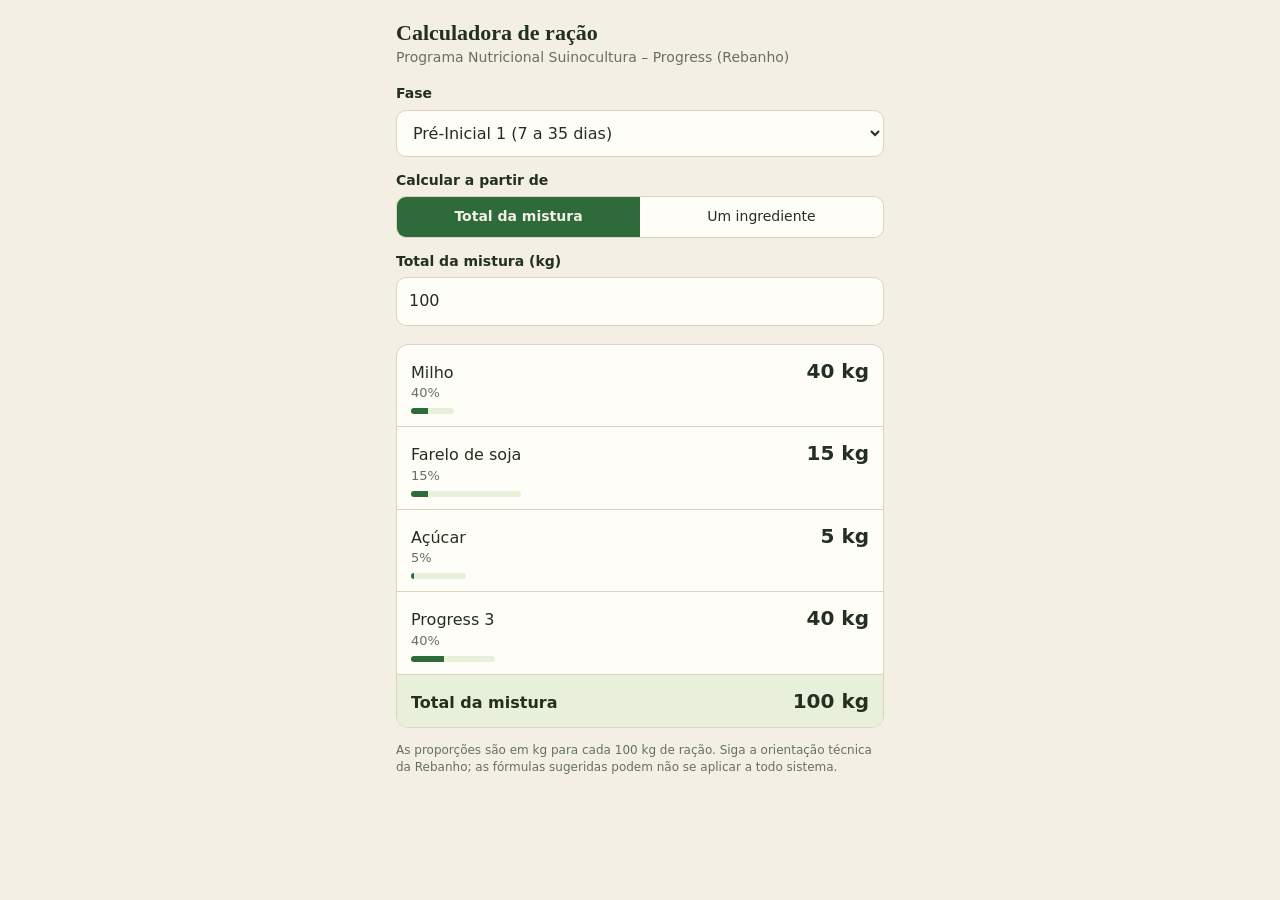
==== index.html @ dcb8d61b "Add initial HTML structure for calculator app" ====
<!DOCTYPE html>
<html lang="pt-BR">
<head>
<meta charset="utf-8">
<meta name="viewport" content="width=device-width, initial-scale=1, viewport-fit=cover">
<title>Calculadora de ração – Progress</title>
<style>
:root{--bg:#f3efe4;--card:#fffdf7;--ink:#23301f;--mut:#667060;--acc:#2f6b3a;--acc2:#e8f0dc;--line:#d9d3bf;
box-sizing:border-box;padding-top:env(safe-area-inset-top,0px);padding-bottom:env(safe-area-inset-bottom,0px)}
@media (prefers-color-scheme:dark){:root:not([data-theme="light"]){--bg:#171c15;--card:#20271d;--ink:#eef1e6;--mut:#a3ac9a;--acc:#8fcf8a;--acc2:#2c3a28;--line:#3a4535}}
:root[data-theme="dark"]{--bg:#171c15;--card:#20271d;--ink:#eef1e6;--mut:#a3ac9a;--acc:#8fcf8a;--acc2:#2c3a28;--line:#3a4535}
*{box-sizing:border-box}
html{scroll-padding-top:env(safe-area-inset-top,0px)}
body{margin:0;background:var(--bg);color:var(--ink);font:16px/1.4 system-ui,-apple-system,"Segoe UI",Roboto,sans-serif}
main{max-width:520px;margin:0 auto;padding:16px}
h1{font:700 22px/1.2 Georgia,"Times New Roman",serif;margin:4px 0 2px}
.sub{color:var(--mut);font-size:14px;margin:0 0 16px}
label{display:block;font-weight:600;font-size:14px;margin:14px 0 6px}
select,input{width:100%;font:inherit;padding:12px;border:1.5px solid var(--line);border-radius:10px;background:var(--card);color:var(--ink)}
select:focus,input:focus,button:focus-visible{outline:3px solid var(--acc);outline-offset:1px}
.row{display:flex;gap:10px}.row>div{flex:1}
.seg{display:flex;border:1.5px solid var(--line);border-radius:10px;overflow:hidden}
.seg button{flex:1;padding:10px;border:0;background:var(--card);color:var(--ink);font:inherit;font-size:14px}
.seg button[aria-pressed="true"]{background:var(--acc);color:var(--bg);font-weight:700}
.res{margin-top:18px;background:var(--card);border:1.5px solid var(--line);border-radius:12px;overflow:hidden}
.item{display:flex;justify-content:space-between;align-items:baseline;padding:12px 14px;border-bottom:1px solid var(--line)}
.item:last-child{border-bottom:0}
.item b{font-size:20px;font-variant-numeric:tabular-nums}
.item small{color:var(--mut);display:block;font-size:13px}
.tot{background:var(--acc2);font-weight:700}
.note{color:var(--mut);font-size:12px;margin-top:14px}
.bar{height:6px;background:var(--acc2);border-radius:3px;margin-top:6px;overflow:hidden}
.bar i{display:block;height:100%;background:var(--acc)}
</style>
</head>
<body>
<main>
<h1>Calculadora de ração</h1>
<p class="sub">Programa Nutricional Suinocultura – Progress (Rebanho)</p>

<label for="fase">Fase</label>
<select id="fase"></select>

<label>Calcular a partir de</label>
<div class="seg" role="group" aria-label="Modo de cálculo">
  <button type="button" id="m0" aria-pressed="true">Total da mistura</button>
  <button type="button" id="m1" aria-pressed="false">Um ingrediente</button>
</div>

<div class="row">
  <div id="wIng" hidden><label for="ing">Ingrediente</label><select id="ing"></select></div>
  <div><label for="qtd" id="lq">Total da mistura (kg)</label><input id="qtd" type="number" inputmode="decimal" min="0" step="any" value="100"></div>
</div>

<div class="res" id="res" aria-live="polite"></div>
<p class="note">As proporções são em kg para cada 100 kg de ração. Siga a orientação técnica da Rebanho; as fórmulas sugeridas podem não se aplicar a todo sistema.</p>
</main>
<script>
const ING=["Milho","Farelo de soja","Farelo de trigo","Açúcar","Progress 3","Progress 4","Power Inicial","Progress Crescimento","Progress Terminação","Progress Reprodução"];
const FASES={
"Pré-Inicial 1 (7 a 35 dias)":[40,15,0,5,40,0,0,0,0,0],
"Pré-Inicial 2 (35 a 49 dias)":[50,25,0,5,0,20,0,0,0,0],
"Inicial (50 a 70 dias)":[60,31,0,4,0,0,5,0,0,0],
"Crescimento (71 a 110 dias)":[72,25,0,0,0,0,0,3,0,0],
"Terminação (111 dias – abate)":[77,20,0,0,0,0,0,0,3,0],
"Gestação":[57,16,24,0,0,0,0,0,0,3],
"Lactação":[62,30,0,5,0,0,0,0,0,3]
};
const $=id=>document.getElementById(id);
let modo=0;
const fmt=n=>n.toLocaleString("pt-BR",{maximumFractionDigits:2});
function ingsDaFase(){return FASES[$("fase").value].map((p,i)=>[ING[i],p]).filter(x=>x[1]>0)}
function fillIng(){const cur=$("ing").value;$("ing").innerHTML=ingsDaFase().map(x=>`<option>${x[0]}</option>`).join("");if([...$("ing").options].some(o=>o.value===cur))$("ing").value=cur}
function calc(){
  const lista=ingsDaFase();const q=parseFloat(String($("qtd").value).replace(",","."))||0;
  let total=q;
  if(modo===1){const p=lista.find(x=>x[0]===$("ing").value);total=p?q*100/p[1]:0}
  $("res").innerHTML=lista.map(([n,p])=>`<div class="item"><div>${n}<small>${fmt(p)}%</small><div class="bar"><i style="width:${p}%"></i></div></div><b>${fmt(total*p/100)} kg</b></div>`).join("")+
  `<div class="item tot"><span>Total da mistura</span><b>${fmt(total)} kg</b></div>`;
}
function setModo(m){modo=m;$("m0").setAttribute("aria-pressed",m===0);$("m1").setAttribute("aria-pressed",m===1);
  $("wIng").hidden=m===0;$("lq").textContent=m===0?"Total da mistura (kg)":"Quantidade do ingrediente (kg)";calc()}
$("fase").innerHTML=Object.keys(FASES).map(f=>`<option>${f}</option>`).join("");
$("fase").onchange=()=>{fillIng();calc()};
$("ing").onchange=calc;$("qtd").oninput=calc;
$("m0").onclick=()=>setModo(0);$("m1").onclick=()=>setModo(1);
fillIng();calc();
</script>
</body>
</html>
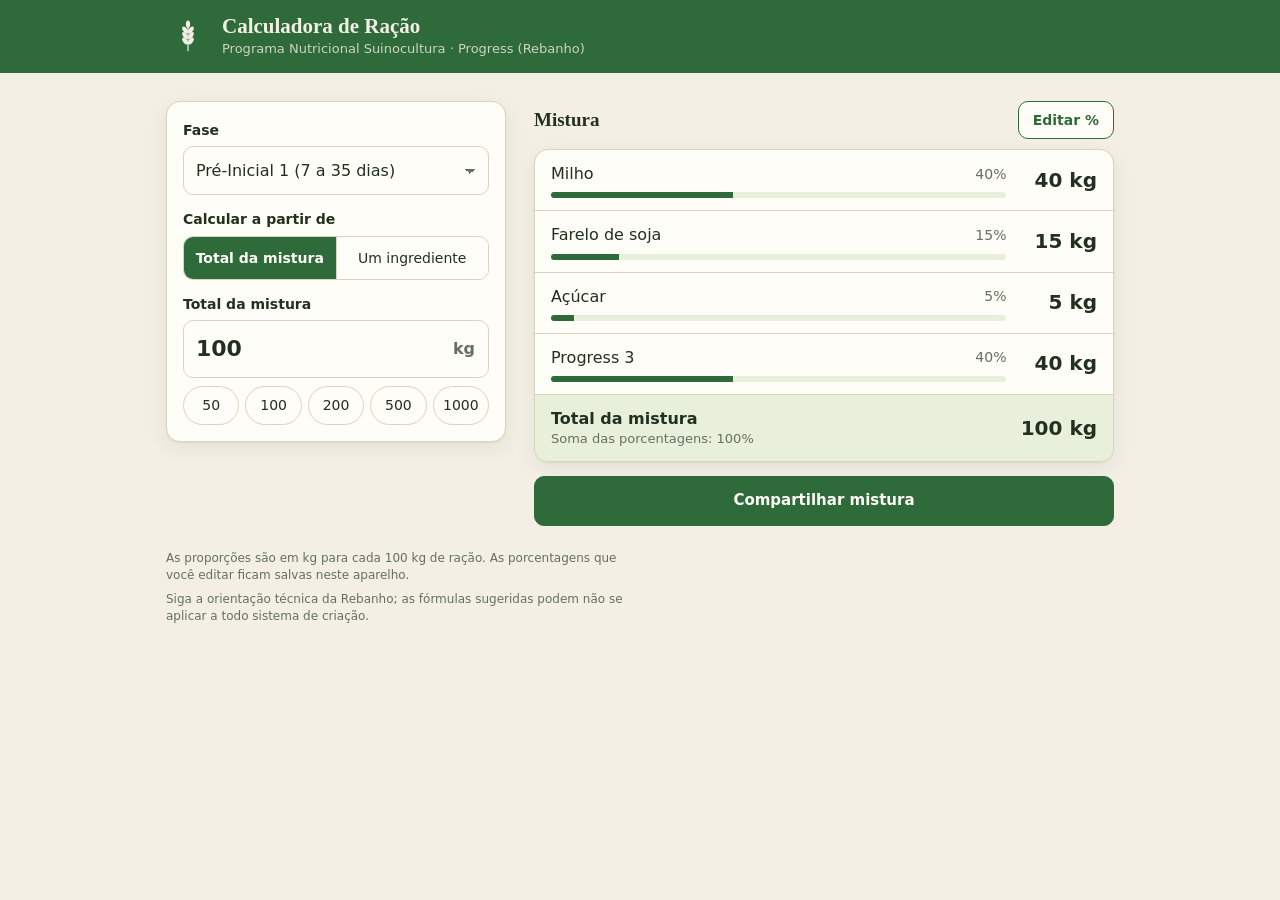
==== commit 0de9c7cd: "Site novo: porcentagens editáveis, app instalável e uso offline Reescrito do zero para o GitHub Page" ====
--- a/index.html
+++ b/index.html
@@ -3,88 +3,89 @@
 <head>
 <meta charset="utf-8">
 <meta name="viewport" content="width=device-width, initial-scale=1, viewport-fit=cover">
-<title>Calculadora de ração – Progress</title>
-<style>
-:root{--bg:#f3efe4;--card:#fffdf7;--ink:#23301f;--mut:#667060;--acc:#2f6b3a;--acc2:#e8f0dc;--line:#d9d3bf;
-box-sizing:border-box;padding-top:env(safe-area-inset-top,0px);padding-bottom:env(safe-area-inset-bottom,0px)}
-@media (prefers-color-scheme:dark){:root:not([data-theme="light"]){--bg:#171c15;--card:#20271d;--ink:#eef1e6;--mut:#a3ac9a;--acc:#8fcf8a;--acc2:#2c3a28;--line:#3a4535}}
-:root[data-theme="dark"]{--bg:#171c15;--card:#20271d;--ink:#eef1e6;--mut:#a3ac9a;--acc:#8fcf8a;--acc2:#2c3a28;--line:#3a4535}
-*{box-sizing:border-box}
-html{scroll-padding-top:env(safe-area-inset-top,0px)}
-body{margin:0;background:var(--bg);color:var(--ink);font:16px/1.4 system-ui,-apple-system,"Segoe UI",Roboto,sans-serif}
-main{max-width:520px;margin:0 auto;padding:16px}
-h1{font:700 22px/1.2 Georgia,"Times New Roman",serif;margin:4px 0 2px}
-.sub{color:var(--mut);font-size:14px;margin:0 0 16px}
-label{display:block;font-weight:600;font-size:14px;margin:14px 0 6px}
-select,input{width:100%;font:inherit;padding:12px;border:1.5px solid var(--line);border-radius:10px;background:var(--card);color:var(--ink)}
-select:focus,input:focus,button:focus-visible{outline:3px solid var(--acc);outline-offset:1px}
-.row{display:flex;gap:10px}.row>div{flex:1}
-.seg{display:flex;border:1.5px solid var(--line);border-radius:10px;overflow:hidden}
-.seg button{flex:1;padding:10px;border:0;background:var(--card);color:var(--ink);font:inherit;font-size:14px}
-.seg button[aria-pressed="true"]{background:var(--acc);color:var(--bg);font-weight:700}
-.res{margin-top:18px;background:var(--card);border:1.5px solid var(--line);border-radius:12px;overflow:hidden}
-.item{display:flex;justify-content:space-between;align-items:baseline;padding:12px 14px;border-bottom:1px solid var(--line)}
-.item:last-child{border-bottom:0}
-.item b{font-size:20px;font-variant-numeric:tabular-nums}
-.item small{color:var(--mut);display:block;font-size:13px}
-.tot{background:var(--acc2);font-weight:700}
-.note{color:var(--mut);font-size:12px;margin-top:14px}
-.bar{height:6px;background:var(--acc2);border-radius:3px;margin-top:6px;overflow:hidden}
-.bar i{display:block;height:100%;background:var(--acc)}
-</style>
+<title>Calculadora de Ração</title>
+<meta name="description" content="Calcule a mistura de ração para suínos em cada fase, com as porcentagens do Programa Nutricional Progress (Rebanho) ou com as suas.">
+<meta name="theme-color" content="#2f6b3a" media="(prefers-color-scheme: light)">
+<meta name="theme-color" content="#1b2218" media="(prefers-color-scheme: dark)">
+<link rel="manifest" href="manifest.webmanifest">
+<link rel="icon" href="icons/icon.svg" type="image/svg+xml">
+<link rel="apple-touch-icon" href="icons/apple-touch-icon.png">
+<link rel="stylesheet" href="css/style.css">
 </head>
 <body>
-<main>
-<h1>Calculadora de ração</h1>
-<p class="sub">Programa Nutricional Suinocultura – Progress (Rebanho)</p>
+<header class="topo">
+  <div class="wrap topo-in">
+    <img class="logo" src="icons/icon.svg" alt="" width="44" height="44">
+    <div>
+      <h1>Calculadora de Ração</h1>
+      <p>Programa Nutricional Suinocultura · Progress (Rebanho)</p>
+    </div>
+  </div>
+</header>
 
-<label for="fase">Fase</label>
-<select id="fase"></select>
+<main class="wrap grade">
+  <section class="cartao entrada" aria-labelledby="t-entrada">
+    <h2 id="t-entrada" class="vh">Dados da mistura</h2>
 
-<label>Calcular a partir de</label>
-<div class="seg" role="group" aria-label="Modo de cálculo">
-  <button type="button" id="m0" aria-pressed="true">Total da mistura</button>
-  <button type="button" id="m1" aria-pressed="false">Um ingrediente</button>
-</div>
+    <label for="fase">Fase</label>
+    <select id="fase"></select>
 
-<div class="row">
-  <div id="wIng" hidden><label for="ing">Ingrediente</label><select id="ing"></select></div>
-  <div><label for="qtd" id="lq">Total da mistura (kg)</label><input id="qtd" type="number" inputmode="decimal" min="0" step="any" value="100"></div>
-</div>
+    <span class="rotulo" id="r-modo">Calcular a partir de</span>
+    <div class="seg" role="group" aria-labelledby="r-modo">
+      <button type="button" id="m0" aria-pressed="true">Total da mistura</button>
+      <button type="button" id="m1" aria-pressed="false">Um ingrediente</button>
+    </div>
 
-<div class="res" id="res" aria-live="polite"></div>
-<p class="note">As proporções são em kg para cada 100 kg de ração. Siga a orientação técnica da Rebanho; as fórmulas sugeridas podem não se aplicar a todo sistema.</p>
+    <div id="wIng" hidden>
+      <label for="ing">Ingrediente</label>
+      <select id="ing"></select>
+    </div>
+
+    <label for="qtd" id="lq">Total da mistura</label>
+    <div class="campo-kg">
+      <input id="qtd" type="text" inputmode="decimal" autocomplete="off" value="100">
+      <span>kg</span>
+    </div>
+    <div class="atalhos" id="atalhos" role="group" aria-label="Quantidades rápidas">
+      <button type="button" data-kg="50">50</button>
+      <button type="button" data-kg="100">100</button>
+      <button type="button" data-kg="200">200</button>
+      <button type="button" data-kg="500">500</button>
+      <button type="button" data-kg="1000">1000</button>
+    </div>
+  </section>
+
+  <section class="resultado" aria-labelledby="t-mistura">
+    <div class="cab">
+      <h2 id="t-mistura">Mistura <span class="etiqueta" id="tag" hidden>editada</span></h2>
+      <div class="botoes">
+        <button type="button" class="btn discreto" id="reset" hidden>Restaurar padrão</button>
+        <button type="button" class="btn" id="edit" aria-pressed="false">Editar %</button>
+      </div>
+    </div>
+
+    <div class="cartao lista" aria-live="polite">
+      <div id="lista"></div>
+      <div class="item total" id="totRow">
+        <div><span>Total da mistura</span><small id="soma"></small></div>
+        <b id="tot"></b>
+      </div>
+    </div>
+    <p class="aviso" id="aviso" hidden></p>
+    <p class="dica" id="dica" hidden>Digite a porcentagem de cada ingrediente. Deixe em branco o que não entra nesta fase. A soma deve dar 100%.</p>
+
+    <button type="button" class="btn cheio largo" id="share">Compartilhar mistura</button>
+  </section>
 </main>
-<script>
-const ING=["Milho","Farelo de soja","Farelo de trigo","Açúcar","Progress 3","Progress 4","Power Inicial","Progress Crescimento","Progress Terminação","Progress Reprodução"];
-const FASES={
-"Pré-Inicial 1 (7 a 35 dias)":[40,15,0,5,40,0,0,0,0,0],
-"Pré-Inicial 2 (35 a 49 dias)":[50,25,0,5,0,20,0,0,0,0],
-"Inicial (50 a 70 dias)":[60,31,0,4,0,0,5,0,0,0],
-"Crescimento (71 a 110 dias)":[72,25,0,0,0,0,0,3,0,0],
-"Terminação (111 dias – abate)":[77,20,0,0,0,0,0,0,3,0],
-"Gestação":[57,16,24,0,0,0,0,0,0,3],
-"Lactação":[62,30,0,5,0,0,0,0,0,3]
-};
-const $=id=>document.getElementById(id);
-let modo=0;
-const fmt=n=>n.toLocaleString("pt-BR",{maximumFractionDigits:2});
-function ingsDaFase(){return FASES[$("fase").value].map((p,i)=>[ING[i],p]).filter(x=>x[1]>0)}
-function fillIng(){const cur=$("ing").value;$("ing").innerHTML=ingsDaFase().map(x=>`<option>${x[0]}</option>`).join("");if([...$("ing").options].some(o=>o.value===cur))$("ing").value=cur}
-function calc(){
-  const lista=ingsDaFase();const q=parseFloat(String($("qtd").value).replace(",","."))||0;
-  let total=q;
-  if(modo===1){const p=lista.find(x=>x[0]===$("ing").value);total=p?q*100/p[1]:0}
-  $("res").innerHTML=lista.map(([n,p])=>`<div class="item"><div>${n}<small>${fmt(p)}%</small><div class="bar"><i style="width:${p}%"></i></div></div><b>${fmt(total*p/100)} kg</b></div>`).join("")+
-  `<div class="item tot"><span>Total da mistura</span><b>${fmt(total)} kg</b></div>`;
-}
-function setModo(m){modo=m;$("m0").setAttribute("aria-pressed",m===0);$("m1").setAttribute("aria-pressed",m===1);
-  $("wIng").hidden=m===0;$("lq").textContent=m===0?"Total da mistura (kg)":"Quantidade do ingrediente (kg)";calc()}
-$("fase").innerHTML=Object.keys(FASES).map(f=>`<option>${f}</option>`).join("");
-$("fase").onchange=()=>{fillIng();calc()};
-$("ing").onchange=calc;$("qtd").oninput=calc;
-$("m0").onclick=()=>setModo(0);$("m1").onclick=()=>setModo(1);
-fillIng();calc();
-</script>
+
+<footer class="wrap rodape">
+  <p>As proporções são em kg para cada 100 kg de ração. As porcentagens que você editar ficam salvas neste aparelho.</p>
+  <p>Siga a orientação técnica da Rebanho; as fórmulas sugeridas podem não se aplicar a todo sistema de criação.</p>
+</footer>
+
+<div class="toast" id="toast" role="status" hidden></div>
+
+<script src="js/dados.js"></script>
+<script src="js/app.js"></script>
 </body>
 </html>
--- a/css/style.css
+++ b/css/style.css
@@ -0,0 +1,144 @@
+:root {
+  --fundo: #f3efe4;
+  --cartao: #fffdf7;
+  --tinta: #23301f;
+  --suave: #667060;
+  --verde: #2f6b3a;
+  --verde-tinta: #fffdf7;
+  --verde-claro: #e8f0dc;
+  --linha: #d9d3bf;
+  --alerta: #9a4a0c;
+  --alerta-fundo: #fbe9d6;
+  --topo: #2f6b3a;
+  --topo-tinta: #f3efe4;
+  --sombra: 0 1px 2px rgb(35 48 31 / .06), 0 6px 20px rgb(35 48 31 / .07);
+  color-scheme: light;
+}
+@media (prefers-color-scheme: dark) {
+  :root:not([data-theme="light"]) {
+    --fundo: #141912;
+    --cartao: #1f261c;
+    --tinta: #eef1e6;
+    --suave: #a3ac9a;
+    --verde: #8fcf8a;
+    --verde-tinta: #142012;
+    --verde-claro: #2c3a28;
+    --linha: #3a4535;
+    --alerta: #f0b27a;
+    --alerta-fundo: #3a2a1a;
+    --topo: #1b2218;
+    --topo-tinta: #eef1e6;
+    --sombra: none;
+    color-scheme: dark;
+  }
+}
+:root[data-theme="dark"] {
+  --fundo: #141912; --cartao: #1f261c; --tinta: #eef1e6; --suave: #a3ac9a; --verde: #8fcf8a;
+  --verde-tinta: #142012; --verde-claro: #2c3a28; --linha: #3a4535; --alerta: #f0b27a;
+  --alerta-fundo: #3a2a1a; --topo: #1b2218; --topo-tinta: #eef1e6; --sombra: none; color-scheme: dark;
+}
+
+* { box-sizing: border-box; }
+body {
+  margin: 0;
+  background: var(--fundo);
+  color: var(--tinta);
+  font: 16px/1.45 system-ui, -apple-system, "Segoe UI", Roboto, sans-serif;
+  -webkit-text-size-adjust: 100%;
+}
+.wrap { max-width: 980px; margin: 0 auto; padding-left: max(16px, env(safe-area-inset-left)); padding-right: max(16px, env(safe-area-inset-right)); }
+.vh { position: absolute; width: 1px; height: 1px; overflow: hidden; clip: rect(0 0 0 0); white-space: nowrap; }
+
+/* topo */
+.topo { background: var(--topo); color: var(--topo-tinta); padding-top: env(safe-area-inset-top); }
+.topo-in { display: flex; align-items: center; gap: 12px; padding-top: 14px; padding-bottom: 14px; }
+.logo { width: 44px; height: 44px; flex: none; border-radius: 11px; }
+.topo h1 { font: 700 21px/1.15 Georgia, "Times New Roman", serif; margin: 0; }
+.topo p { margin: 2px 0 0; font-size: 13px; opacity: .8; }
+
+/* grade */
+.grade { display: grid; gap: 20px; padding-top: 18px; padding-bottom: 8px; align-items: start; }
+@media (min-width: 820px) {
+  .grade { grid-template-columns: 340px 1fr; gap: 28px; padding-top: 28px; }
+  .entrada { position: sticky; top: 20px; }
+}
+
+.cartao { background: var(--cartao); border: 1.5px solid var(--linha); border-radius: 14px; box-shadow: var(--sombra); }
+.entrada { padding: 4px 16px 16px; }
+
+label, .rotulo { display: block; font-weight: 600; font-size: 14px; margin: 14px 0 6px; }
+select, input {
+  width: 100%;
+  font: inherit;
+  padding: 12px;
+  border: 1.5px solid var(--linha);
+  border-radius: 10px;
+  background: var(--cartao);
+  color: var(--tinta);
+}
+select { appearance: none; padding-right: 36px;
+  background-image: linear-gradient(45deg, transparent 50%, var(--suave) 50%), linear-gradient(135deg, var(--suave) 50%, transparent 50%);
+  background-position: calc(100% - 18px) 52%, calc(100% - 13px) 52%;
+  background-size: 5px 5px; background-repeat: no-repeat; }
+select:focus-visible, input:focus-visible, button:focus-visible { outline: 3px solid var(--verde); outline-offset: 1px; }
+
+.seg { display: flex; border: 1.5px solid var(--linha); border-radius: 10px; overflow: hidden; }
+.seg button { flex: 1; padding: 11px 8px; border: 0; background: var(--cartao); color: var(--tinta); font: inherit; font-size: 14px; cursor: pointer; }
+.seg button + button { border-left: 1.5px solid var(--linha); }
+.seg button[aria-pressed="true"] { background: var(--verde); color: var(--verde-tinta); font-weight: 700; }
+
+.campo-kg { position: relative; }
+.campo-kg input { padding-right: 44px; font-size: 22px; font-weight: 700; font-variant-numeric: tabular-nums; }
+.campo-kg span { position: absolute; right: 14px; top: 50%; transform: translateY(-50%); color: var(--suave); font-weight: 600; }
+
+.atalhos { display: flex; gap: 6px; margin-top: 8px; flex-wrap: wrap; }
+.atalhos button {
+  flex: 1; min-width: 52px; padding: 8px 4px; font: inherit; font-size: 14px; cursor: pointer;
+  border: 1.5px solid var(--linha); border-radius: 999px; background: transparent; color: var(--tinta);
+  font-variant-numeric: tabular-nums;
+}
+.atalhos button:hover { border-color: var(--verde); }
+.atalhos[hidden] { display: none; }
+
+/* resultado */
+.cab { display: flex; justify-content: space-between; align-items: center; gap: 8px; margin: 0 0 10px; flex-wrap: wrap; }
+.cab h2 { font: 700 19px/1.2 Georgia, "Times New Roman", serif; margin: 0; }
+.botoes { display: flex; gap: 8px; }
+.btn {
+  font: inherit; font-size: 14px; font-weight: 600; padding: 8px 14px; border-radius: 10px; cursor: pointer;
+  border: 1.5px solid var(--verde); background: var(--cartao); color: var(--verde);
+}
+.btn[aria-pressed="true"], .btn.cheio { background: var(--verde); color: var(--verde-tinta); }
+.btn.discreto { border-color: var(--linha); color: var(--suave); }
+.btn.largo { display: block; width: 100%; margin-top: 14px; padding: 13px; font-size: 15px; }
+.btn:disabled { opacity: .5; cursor: default; }
+
+.lista { overflow: hidden; }
+.item { display: flex; justify-content: space-between; align-items: center; gap: 14px; padding: 12px 16px; border-bottom: 1px solid var(--linha); }
+.item .nome { flex: 1; min-width: 0; }
+.item b { font-size: 20px; font-variant-numeric: tabular-nums; white-space: nowrap; min-width: 5.5ch; text-align: right; }
+.item.zero { opacity: .55; }
+.item.base { background: color-mix(in srgb, var(--verde-claro) 55%, transparent); }
+.linha { display: flex; align-items: center; justify-content: space-between; gap: 8px; }
+.pct { display: inline-flex; align-items: center; gap: 4px; color: var(--suave); font-size: 14px; font-variant-numeric: tabular-nums; white-space: nowrap; }
+.pct input { width: 5.4em; padding: 6px 8px; text-align: right; border-radius: 8px; font-size: 15px; font-variant-numeric: tabular-nums; }
+.barra { height: 6px; background: var(--verde-claro); border-radius: 3px; margin-top: 7px; overflow: hidden; }
+.barra i { display: block; height: 100%; width: 0; background: var(--verde); transition: width .2s; }
+
+.total { background: var(--verde-claro); font-weight: 700; border-bottom: 0; }
+.total small { display: block; font-weight: 400; font-size: 13px; color: var(--suave); }
+.total.ruim small { color: var(--alerta); font-weight: 700; }
+
+.etiqueta { font: 600 11px/1 system-ui, sans-serif; color: var(--alerta); background: var(--alerta-fundo); padding: 4px 7px; border-radius: 6px; margin-left: 6px; vertical-align: middle; }
+.aviso { background: var(--alerta-fundo); color: var(--alerta); border-radius: 10px; padding: 10px 12px; font-size: 14px; margin: 10px 0 0; }
+.dica { color: var(--suave); font-size: 13px; margin: 10px 0 0; }
+
+.rodape { color: var(--suave); font-size: 12px; padding-top: 10px; padding-bottom: max(24px, env(safe-area-inset-bottom)); }
+.rodape p { margin: 6px 0; max-width: 60ch; }
+
+.toast {
+  position: fixed; left: 50%; bottom: max(20px, env(safe-area-inset-bottom)); transform: translateX(-50%);
+  background: var(--tinta); color: var(--fundo); padding: 10px 16px; border-radius: 10px; font-size: 14px;
+  max-width: calc(100% - 32px); box-shadow: 0 6px 20px rgb(0 0 0 / .2);
+}
+[hidden] { display: none !important; }
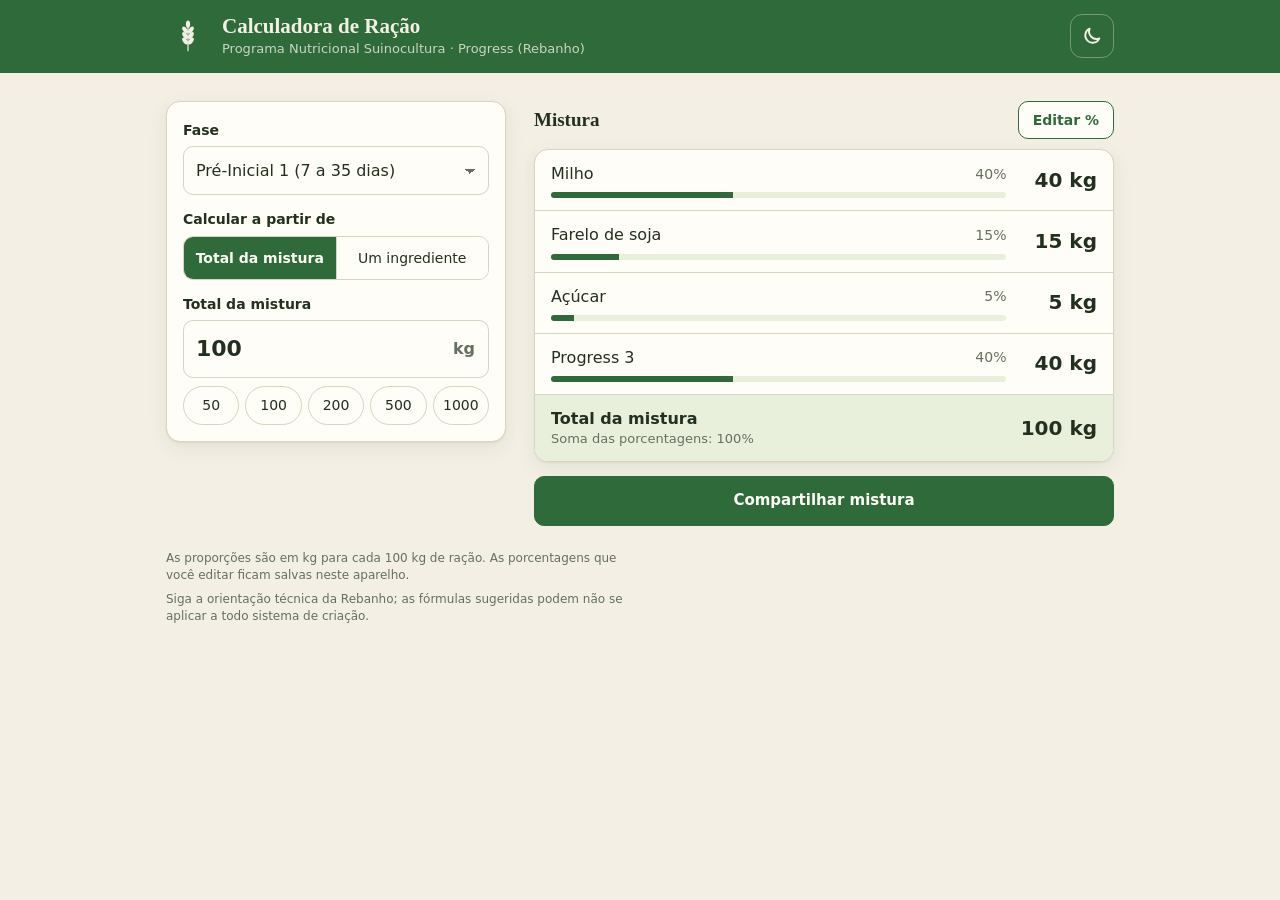
==== commit 924eb984: "Botão para escolher tema claro ou escuro A escolha fica salva no aparelho; sem escolha, segue o tema" ====
--- a/index.html
+++ b/index.html
@@ -11,6 +11,10 @@
 <link rel="icon" href="icons/icon.svg" type="image/svg+xml">
 <link rel="apple-touch-icon" href="icons/apple-touch-icon.png">
 <link rel="stylesheet" href="css/style.css">
+<script>
+  // Aplica o tema escolhido antes de desenhar a página (evita piscar).
+  try { const t = localStorage.getItem('racao-tema'); if (t === 'light' || t === 'dark') document.documentElement.dataset.theme = t; } catch {}
+</script>
 </head>
 <body>
 <header class="topo">
@@ -20,6 +24,10 @@
       <h1>Calculadora de Ração</h1>
       <p>Programa Nutricional Suinocultura · Progress (Rebanho)</p>
     </div>
+    <button type="button" class="tema" id="tema" aria-label="Mudar para o tema escuro" title="Mudar para o tema escuro">
+      <svg class="ic-lua" viewBox="0 0 24 24" aria-hidden="true"><path d="M20 14.5A8 8 0 0 1 9.5 4a8 8 0 1 0 10.5 10.5Z"/></svg>
+      <svg class="ic-sol" viewBox="0 0 24 24" aria-hidden="true"><circle cx="12" cy="12" r="4.2"/><path d="M12 2.5v2.2M12 19.3v2.2M2.5 12h2.2M19.3 12h2.2M5.3 5.3l1.6 1.6M17.1 17.1l1.6 1.6M5.3 18.7l1.6-1.6M17.1 6.9l1.6-1.6"/></svg>
+    </button>
   </div>
 </header>
 
--- a/css/style.css
+++ b/css/style.css
@@ -55,6 +55,17 @@
 .logo { width: 44px; height: 44px; flex: none; border-radius: 11px; }
 .topo h1 { font: 700 21px/1.15 Georgia, "Times New Roman", serif; margin: 0; }
 .topo p { margin: 2px 0 0; font-size: 13px; opacity: .8; }
+.tema {
+  margin-left: auto; flex: none; width: 44px; height: 44px; display: grid; place-items: center; cursor: pointer;
+  border: 1.5px solid color-mix(in srgb, var(--topo-tinta) 35%, transparent); border-radius: 12px;
+  background: transparent; color: var(--topo-tinta);
+}
+.tema:hover { background: color-mix(in srgb, var(--topo-tinta) 12%, transparent); }
+.tema:focus-visible { outline-color: var(--topo-tinta); }
+.tema svg { width: 22px; height: 22px; fill: none; stroke: currentColor; stroke-width: 2; stroke-linecap: round; stroke-linejoin: round; }
+.tema .ic-sol circle { fill: currentColor; stroke: none; }
+.tema .ic-sol, .escuro .tema .ic-lua { display: none; }
+.escuro .tema .ic-sol { display: block; }
 
 /* grade */
 .grade { display: grid; gap: 20px; padding-top: 18px; padding-bottom: 8px; align-items: start; }
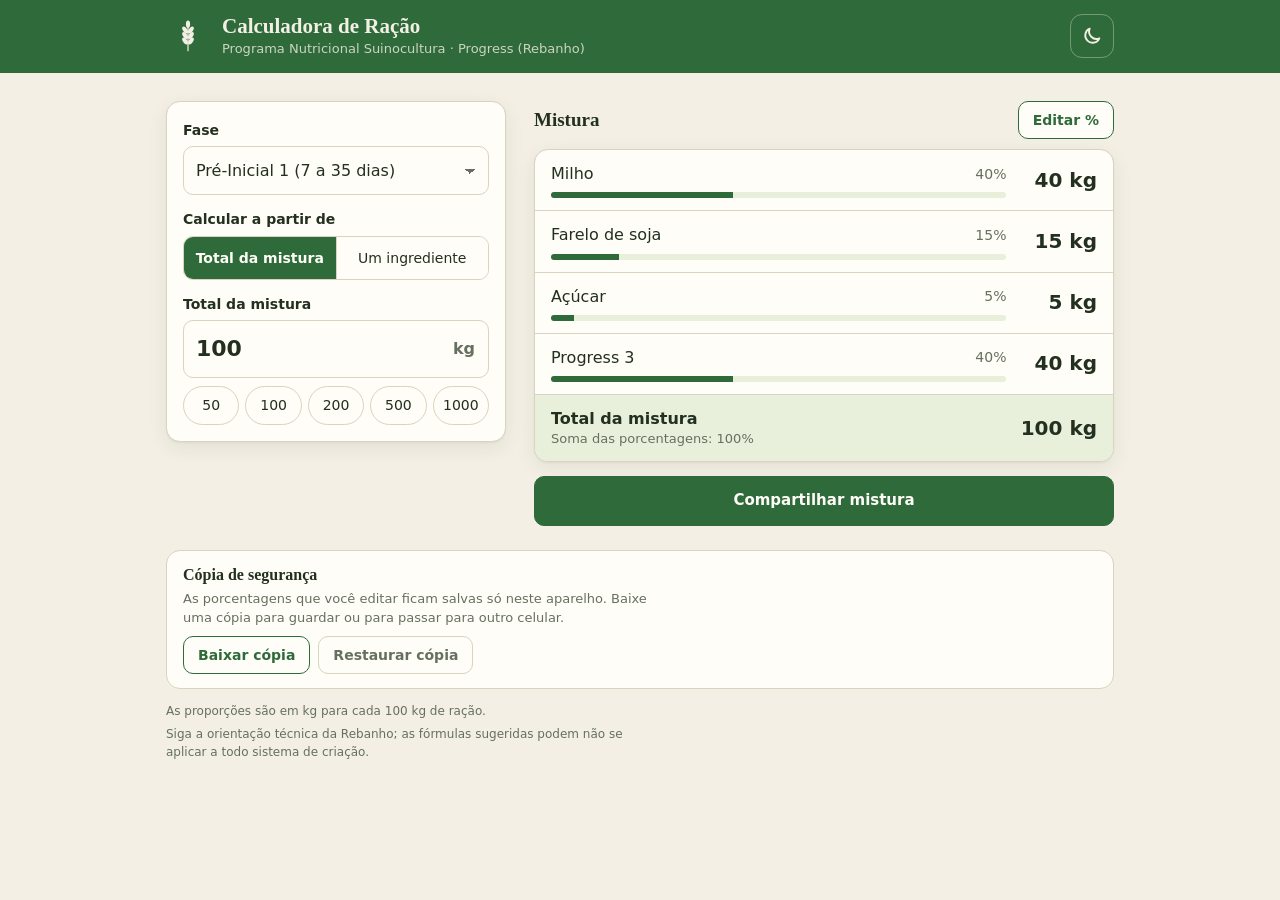
==== commit ff125c6f: "Botão Instalar e cópia de segurança das porcentagens Co-Authored-By: Claude Opus 5.5 <noreply@anthro" ====
--- a/index.html
+++ b/index.html
@@ -24,6 +24,7 @@
       <h1>Calculadora de Ração</h1>
       <p>Programa Nutricional Suinocultura · Progress (Rebanho)</p>
     </div>
+    <button type="button" class="instalar" id="instalar" hidden title="Instalar como app">Instalar</button>
     <button type="button" class="tema" id="tema" aria-label="Mudar para o tema escuro" title="Mudar para o tema escuro">
       <svg class="ic-lua" viewBox="0 0 24 24" aria-hidden="true"><path d="M20 14.5A8 8 0 0 1 9.5 4a8 8 0 1 0 10.5 10.5Z"/></svg>
       <svg class="ic-sol" viewBox="0 0 24 24" aria-hidden="true"><circle cx="12" cy="12" r="4.2"/><path d="M12 2.5v2.2M12 19.3v2.2M2.5 12h2.2M19.3 12h2.2M5.3 5.3l1.6 1.6M17.1 17.1l1.6 1.6M5.3 18.7l1.6-1.6M17.1 6.9l1.6-1.6"/></svg>
@@ -87,7 +88,16 @@
 </main>
 
 <footer class="wrap rodape">
-  <p>As proporções são em kg para cada 100 kg de ração. As porcentagens que você editar ficam salvas neste aparelho.</p>
+  <section class="copia" aria-labelledby="t-copia">
+    <h2 id="t-copia">Cópia de segurança</h2>
+    <p>As porcentagens que você editar ficam salvas só neste aparelho. Baixe uma cópia para guardar ou para passar para outro celular.</p>
+    <div class="botoes">
+      <button type="button" class="btn" id="baixar">Baixar cópia</button>
+      <button type="button" class="btn discreto" id="restaurar">Restaurar cópia</button>
+      <input type="file" id="arquivo" accept=".json,application/json" hidden>
+    </div>
+  </section>
+  <p>As proporções são em kg para cada 100 kg de ração.</p>
   <p>Siga a orientação técnica da Rebanho; as fórmulas sugeridas podem não se aplicar a todo sistema de criação.</p>
 </footer>
 
--- a/css/style.css
+++ b/css/style.css
@@ -66,6 +66,12 @@
 .tema .ic-sol circle { fill: currentColor; stroke: none; }
 .tema .ic-sol, .escuro .tema .ic-lua { display: none; }
 .escuro .tema .ic-sol { display: block; }
+
+.instalar {
+  margin-left: auto; flex: none; height: 44px; padding: 0 14px; cursor: pointer; font: inherit; font-size: 14px; font-weight: 700;
+  border: 0; border-radius: 12px; background: var(--topo-tinta); color: var(--topo);
+}
+.instalar:not([hidden]) + .tema { margin-left: 0; }
 
 /* grade */
 .grade { display: grid; gap: 20px; padding-top: 18px; padding-bottom: 8px; align-items: start; }
@@ -146,6 +152,10 @@
 
 .rodape { color: var(--suave); font-size: 12px; padding-top: 10px; padding-bottom: max(24px, env(safe-area-inset-bottom)); }
 .rodape p { margin: 6px 0; max-width: 60ch; }
+.copia { background: var(--cartao); border: 1.5px solid var(--linha); border-radius: 14px; padding: 14px 16px; margin: 6px 0 14px; color: var(--tinta); }
+.copia h2 { font: 700 16px/1.2 Georgia, "Times New Roman", serif; margin: 0; }
+.copia p { color: var(--suave); font-size: 13px; }
+.copia .botoes { flex-wrap: wrap; margin-top: 8px; }
 
 .toast {
   position: fixed; left: 50%; bottom: max(20px, env(safe-area-inset-bottom)); transform: translateX(-50%);
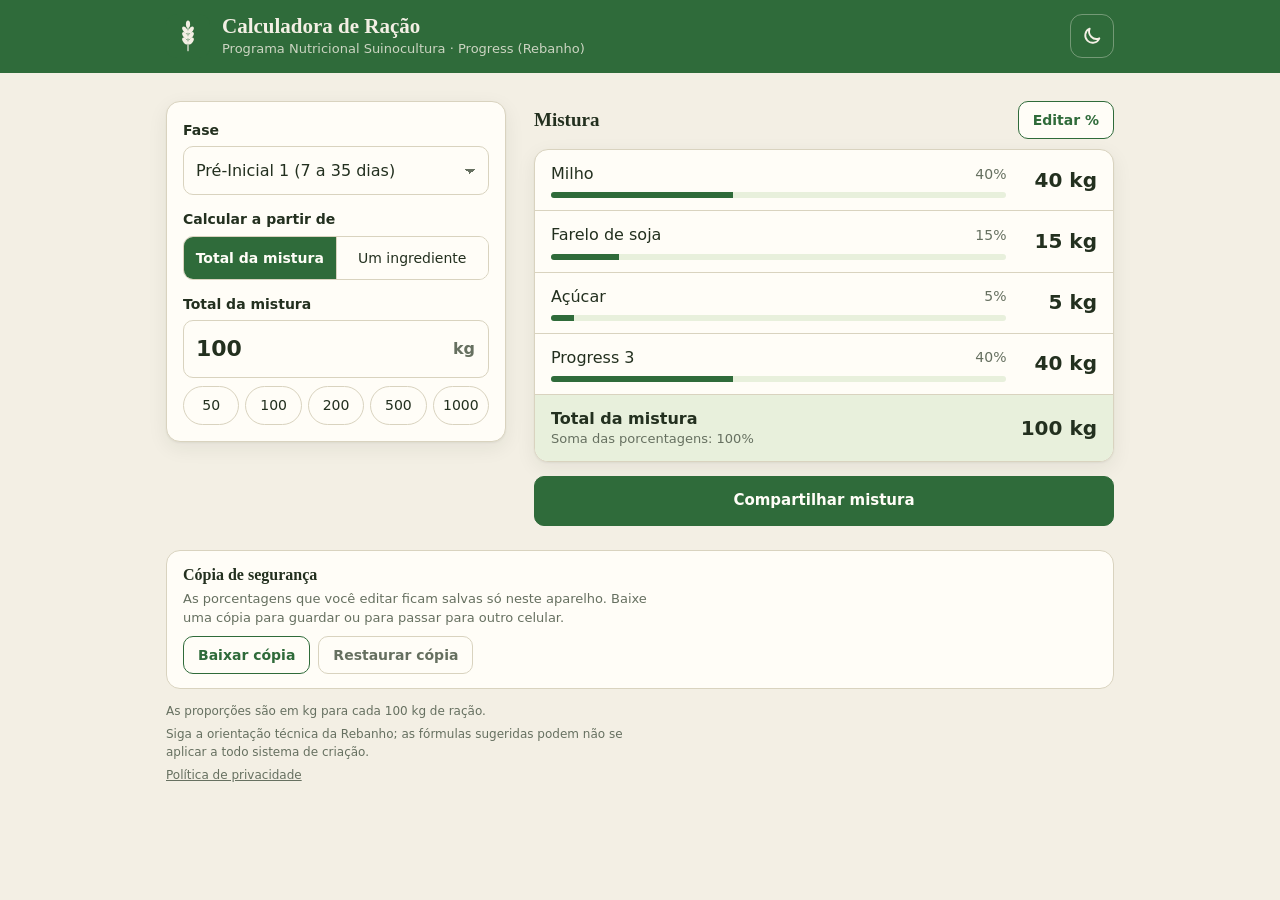
==== commit c17dc7d5: "Política de privacidade Co-Authored-By: Claude Opus 5.5 <noreply@anthropic.com>" ====
--- a/index.html
+++ b/index.html
@@ -99,6 +99,7 @@
   </section>
   <p>As proporções são em kg para cada 100 kg de ração.</p>
   <p>Siga a orientação técnica da Rebanho; as fórmulas sugeridas podem não se aplicar a todo sistema de criação.</p>
+  <p><a href="privacidade.html">Política de privacidade</a></p>
 </footer>
 
 <div class="toast" id="toast" role="status" hidden></div>
--- a/css/style.css
+++ b/css/style.css
@@ -152,6 +152,7 @@
 
 .rodape { color: var(--suave); font-size: 12px; padding-top: 10px; padding-bottom: max(24px, env(safe-area-inset-bottom)); }
 .rodape p { margin: 6px 0; max-width: 60ch; }
+.rodape a { color: inherit; }
 .copia { background: var(--cartao); border: 1.5px solid var(--linha); border-radius: 14px; padding: 14px 16px; margin: 6px 0 14px; color: var(--tinta); }
 .copia h2 { font: 700 16px/1.2 Georgia, "Times New Roman", serif; margin: 0; }
 .copia p { color: var(--suave); font-size: 13px; }
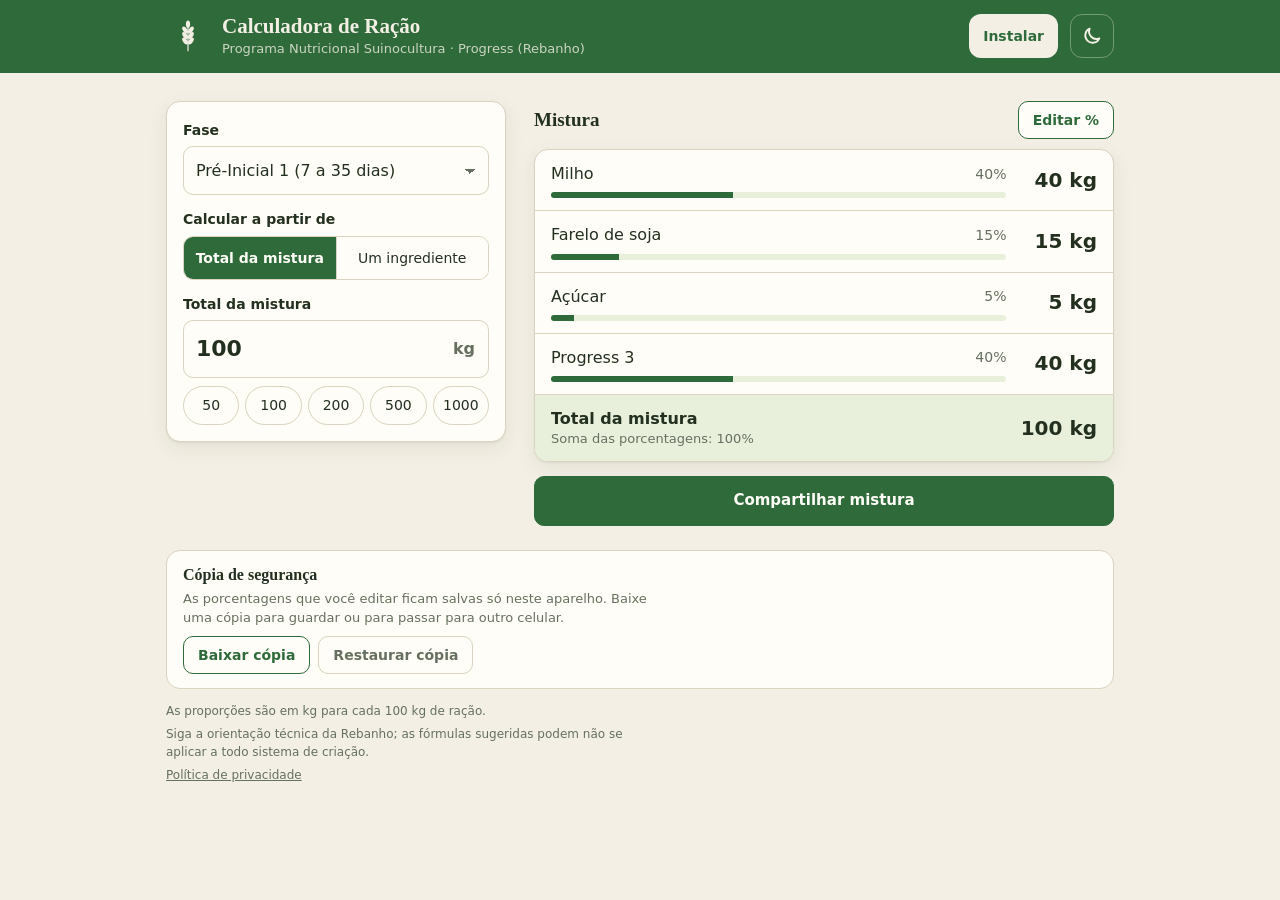
==== commit f0ee7dd4: "Botão baixa o app Android; dentro do app, vira Atualizar O botão de instalar agora baixa o APK em ve" ====
--- a/index.html
+++ b/index.html
@@ -24,7 +24,7 @@
       <h1>Calculadora de Ração</h1>
       <p>Programa Nutricional Suinocultura · Progress (Rebanho)</p>
     </div>
-    <button type="button" class="instalar" id="instalar" hidden title="Instalar como app">Instalar</button>
+    <button type="button" class="instalar" id="instalar" data-app-apk hidden>Instalar</button>
     <button type="button" class="tema" id="tema" aria-label="Mudar para o tema escuro" title="Mudar para o tema escuro">
       <svg class="ic-lua" viewBox="0 0 24 24" aria-hidden="true"><path d="M20 14.5A8 8 0 0 1 9.5 4a8 8 0 1 0 10.5 10.5Z"/></svg>
       <svg class="ic-sol" viewBox="0 0 24 24" aria-hidden="true"><circle cx="12" cy="12" r="4.2"/><path d="M12 2.5v2.2M12 19.3v2.2M2.5 12h2.2M19.3 12h2.2M5.3 5.3l1.6 1.6M17.1 17.1l1.6 1.6M5.3 18.7l1.6-1.6M17.1 6.9l1.6-1.6"/></svg>
@@ -106,5 +106,6 @@
 
 <script src="js/dados.js"></script>
 <script src="js/app.js"></script>
+<script src="js/app-apk.js" data-repo="calculadora-racao" data-apk="CalculadoraRacao.apk"></script>
 </body>
 </html>
